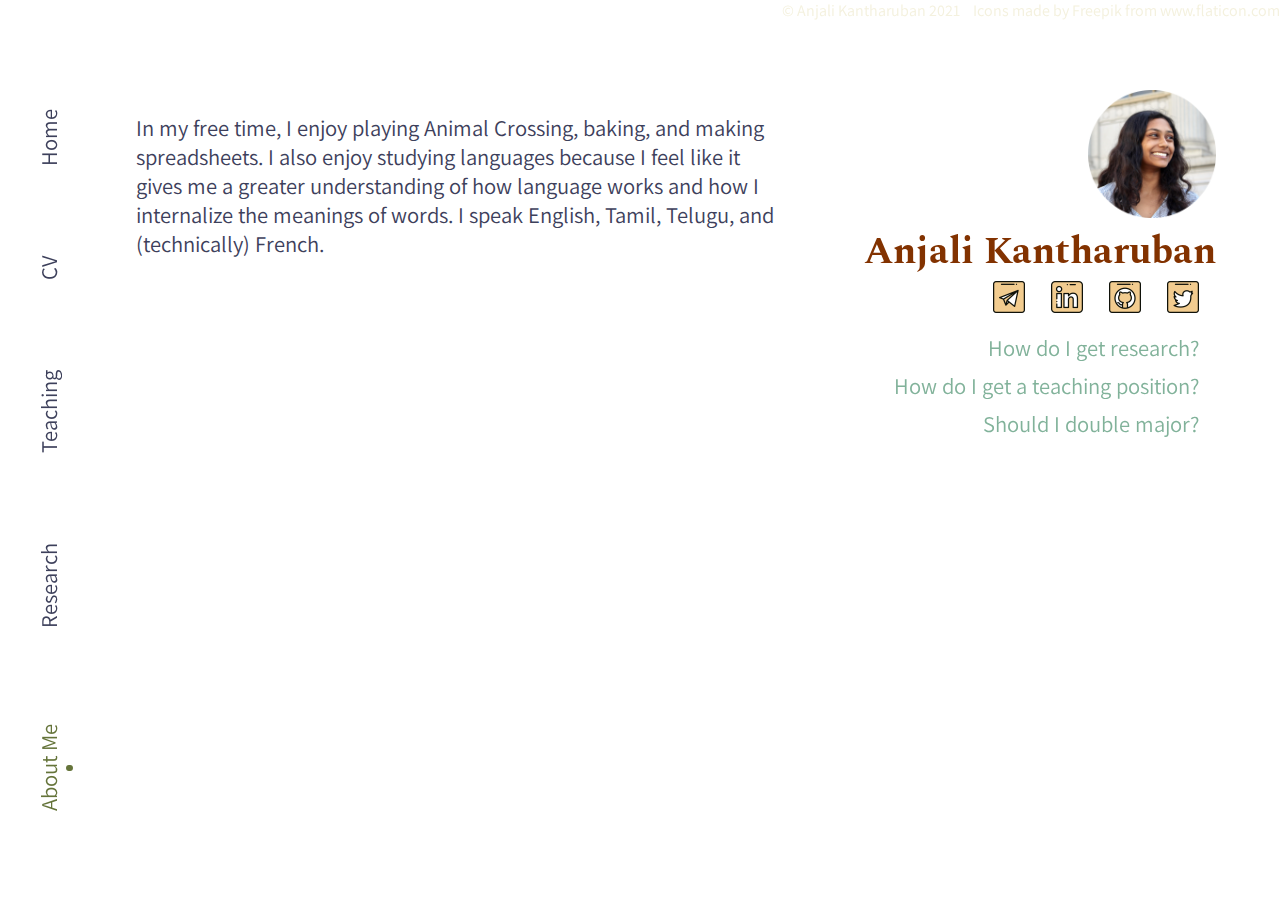
==== about_me.html @ 0554e84f "Just need some copy" ====
<!DOCTYPE html>
<html lang="en-US">
    <head>
        <meta charset="utf-8">
        <meta name="author" content="Anjali Kantharuban">
        <meta name="viewport" content="width=device-width, initial-scale=1.0">
        <title>Anjali Kantharuban | Home</title>
        <link rel="stylesheet" href="anjali.css">
        <link rel="icon" href="MyFace.ico">
    </head>
    <body>
    <nav>
        <ul>
            <li>
                <a class="current" href="about_me.html">About Me</a>
            </li>
            <li>
                <a href="research.html">Research</a>
            </li>
            <li>
                <a href="teaching.html">Teaching</a>
            </li>
            <li>
                <a href="Resume_Anjali_Kantharuban.pdf">CV</a>
            </li>
            <li>
                <a href="home.html">Home</a>
            </li>
        </ul>
    </nav>
    
    <div class="main_text">
        <p>
            In my free time, I enjoy playing Animal Crossing, baking, and making spreadsheets. I also enjoy studying languages because I feel like it gives me a greater understanding of how language works and how I internalize the meanings of words. I speak English, Tamil, Telugu, and (technically) French. 
        </p>
    </div>
    <div class="header">
        <img class="face" src="MyFace.png">
        <h1>Anjali Kantharuban</h1>
        <a class="social" href="mailto:anjaliruban@berkeley.edu"><img  src="icons/png/007-telegram-1.png" alt="email" ></a>
        <a class="social" href="https://www.linkedin.com/in/anjalikantharuban/"><img src="icons/png/005-linkedin-1.png" alt="linkedin"></a>
        <a class="social" href="https://github.com/AnjaliRuban"><img src="icons/png/006-github-1.png" alt="github"></a>
        <a class="social" href="https://twitter.com/anjali_ruban"><img src="icons/png/008-twitter-2.png" alt="twitter"></a>
        <a href="getting_research.html">How do I get research?</a>
        <a href="getting_teaching.html">How do I get a teaching position?</a>
        <a href="double_majoring.html">Should I double major?</a>
    </div>
    </body>
    <footer>
    <div>Icons made by <a href="https://www.flaticon.com/authors/freepik" title="Freepik">Freepik</a> from <a href="https://www.flaticon.com/" title="Flaticon">www.flaticon.com</a></div>
    <div>© Anjali Kantharuban 2021</div>
    </footer>
</html>
---- anjali.css ----
/*
Colors:
    Black (Text): #10120a
    Cream (Accent Background): #f4f1de
    Light Red: #e07154
    Dark Red: #823200
    Light Blue-Green: #81b29a
    Dark Green: #65743a
    Dark Blue: #3d405b
    Yellow: #f2cc8f

Fonts:
    Serif:
    Sans Serif:
    Script:
*/

@import url('https://fonts.googleapis.com/css2?family=Assistant&family=Spectral&display=swap');

body {
    padding-bottom: 20px;
}

nav {
    text-align: center;
    transform: rotate(-90deg);
    transform-origin: top left 0;
    position:fixed;
    width: 100vh;
    bottom: -10vh;
    padding:1vw;
}

nav ul {
    margin: 0;
    padding: 0;
    display: inline-flex;
    list-style-type: none;
}

nav li {
    padding-top: 1vw;
    padding-left: 5vh;
    padding-right: 5vh;
    display: inline;
}

nav a {
    font-family: 'Assistant', sans-serif;
    color: #3d405b;
    text-decoration: none;
    font-size: 2.5vh;
    text-align: center;
}

nav a:link {
    color: #3d405b;
}

nav a:visited {
    color: #3d405b;
}

nav a:hover {
    color: #e07154;
}

nav a:active {
    color: #e07154;
}

nav a.current {
    color: #65743a;
    cursor: default;
}

nav a.current:after {
    transform: translateX(-50%);
    border-radius: 100%;
    position: relative;
    background: #65743a;
    bottom: -1vw;
    right: 50%;
    height: 0;
    content: '';
    font-size: 0;
    width: 0; 
    padding:0.25vw;
}

div.main_text {
    position: relative;
    left: 10vw;
    width: 50vw;
    top: 10vh;
    padding-bottom: 10px;
}

.main_text p {
    font-family: 'Assistant', sans-serif;
    color: #3d405b;
    font-size: 2.5vh;  
}

.main_text h2 {
    font-family: 'Assistant', sans-serif;
    color: #e07154;
    font-size: 3.5vh;  
}

.main_text h3 {
    font-family: 'Assistant', sans-serif;
    color: #3d405b;
    font-size: 2.75vh;  
}

.main_text a {
    color: #81b29a;
    text-decoration: none;
}

div.header {
    position: fixed;
    right: 5vw;
    width: 30vw;
    top: 10vh;
    text-align: right;
}

div.header h1 {
    font-family: 'Spectral', serif;  
    color: #823200;
    font-size: 3vw;
    padding:0;
    margin:0;
}

div.header img.face {
    width: 10vw;
}

div.header a img {
    width: 2.5vw;
    padding-right: 0vw;
    padding-bottom: 1vh;
    display:inline;
}
div.header a.social:hover {
    cursor: pointer;
}


div.header a {
    display: block;
    position: relative;
    font-family: 'Assistant', sans-serif;
    font-size: 2.5vh; 
    color: #81b29a;
    text-align: right;
    margin-right: 1vw;
    padding:0.5vh;
    text-decoration: none;
}
div.header a.social {
    display: inline;
    align-items: center;
}

a:hover {
    cursor: pointer;
}

footer {
    color:#f4f1de;
    font-family: 'Assistant', sans-serif;
    position:fixed;
    top:0px;
    right:0px;
}

footer div {
    float:right;
    padding-left: 1vw;
}

footer a, footer a:active, footer a:hover, footer a:link {
    color: #f4f1de;
    text-decoration: none;
}

@media only screen and (max-width: 550px) {
    
    div.header {
        position:absolute;
        display:block;
        left:10vw;
        top: 5vh;
        width:80vw;
        text-align: center;
    }
    div.header img.face {
        float:left;
        height:7vh;
        width:7vh;
    }
    
    div.header h1 {
        display:block;
        font-size: 6vw;
        height:7vh;
        line-height:7vh;
    }
    
    div.header a img {
        width: 6vw;
    }
    
    div.header a {
        text-align: left;
        font-size:4vw;
        margin-left:6vw;
        
    }
    
    div.header a.social {
        margin-left:0;
    }
    
    div.main_text {
        position:relative;
        top:30vh;
        width:75vw;
        font-size: 4vw;
        left: 15vw;
    }
    
    nav a {
        font-size: 4vw;
    }
    
    nav a.current:after {
    bottom: -2.5vw;
    height: 0.1vw;
    content: '';
    font-size: 0;
    width: 0.1vw; 
    padding:0.7vw;
}
    
}
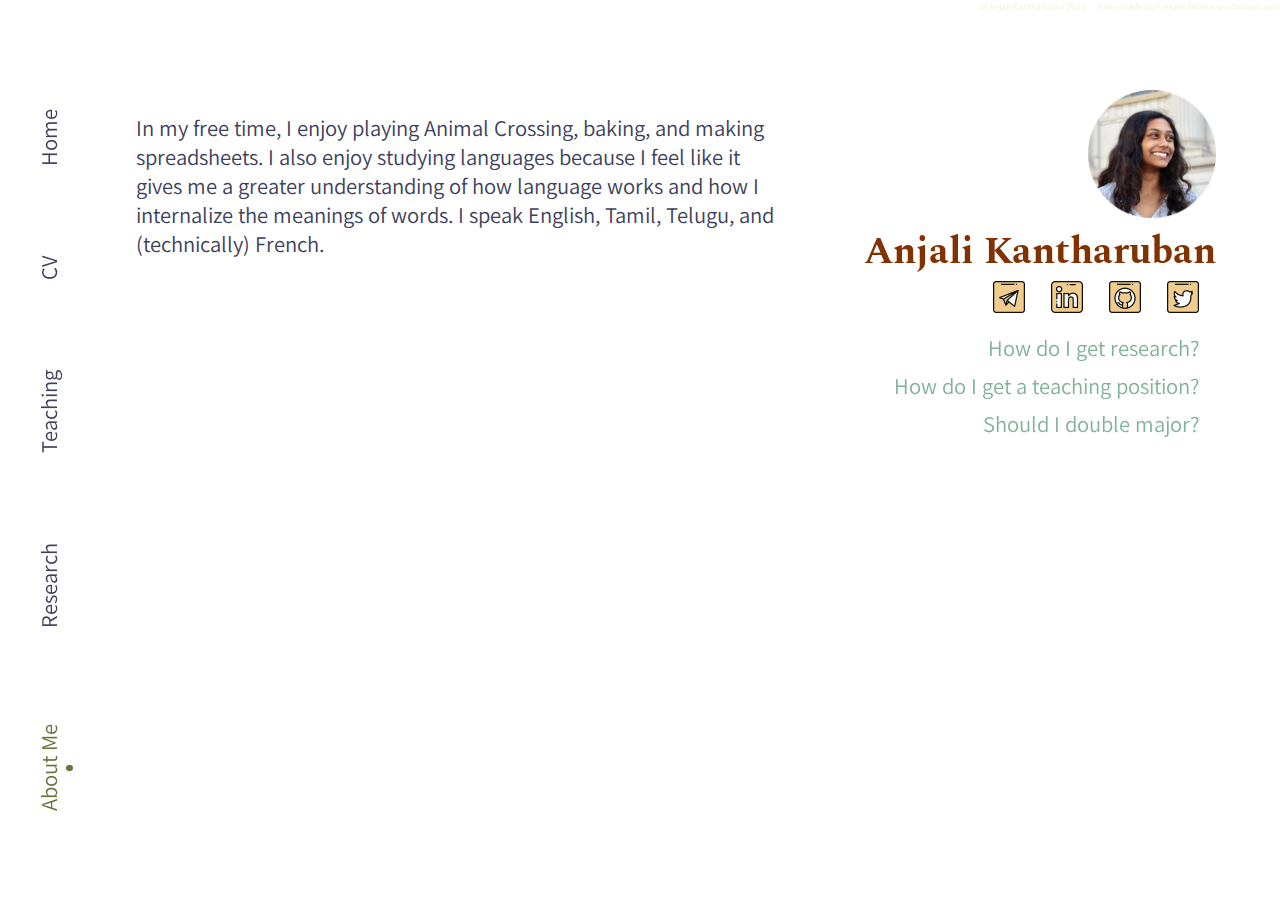
==== commit a734d093: "Switched index" ====
--- a/about_me.html
+++ b/about_me.html
@@ -24,7 +24,7 @@
                 <a href="Resume_Anjali_Kantharuban.pdf">CV</a>
             </li>
             <li>
-                <a href="home.html">Home</a>
+                <a href="index.html">Home</a>
             </li>
         </ul>
     </nav>
--- a/anjali.css
+++ b/anjali.css
@@ -181,11 +181,13 @@
 footer div {
     float:right;
     padding-left: 1vw;
+    font-size:0.75vw;
 }
 
 footer a, footer a:active, footer a:hover, footer a:link {
     color: #f4f1de;
     text-decoration: none;
+    
 }
 
 @media only screen and (max-width: 550px) {
@@ -239,12 +241,16 @@
     }
     
     nav a.current:after {
-    bottom: -2.5vw;
-    height: 0.1vw;
-    content: '';
-    font-size: 0;
-    width: 0.1vw; 
-    padding:0.7vw;
-}
-    
-}
+        bottom: -2.5vw;
+        height: 0.1vw;
+        content: '';
+        font-size: 0;
+        width: 0.1vw; 
+        padding:0.7vw;
+    }
+    
+    
+    footer div {
+        font-size:2vw;
+    }
+}
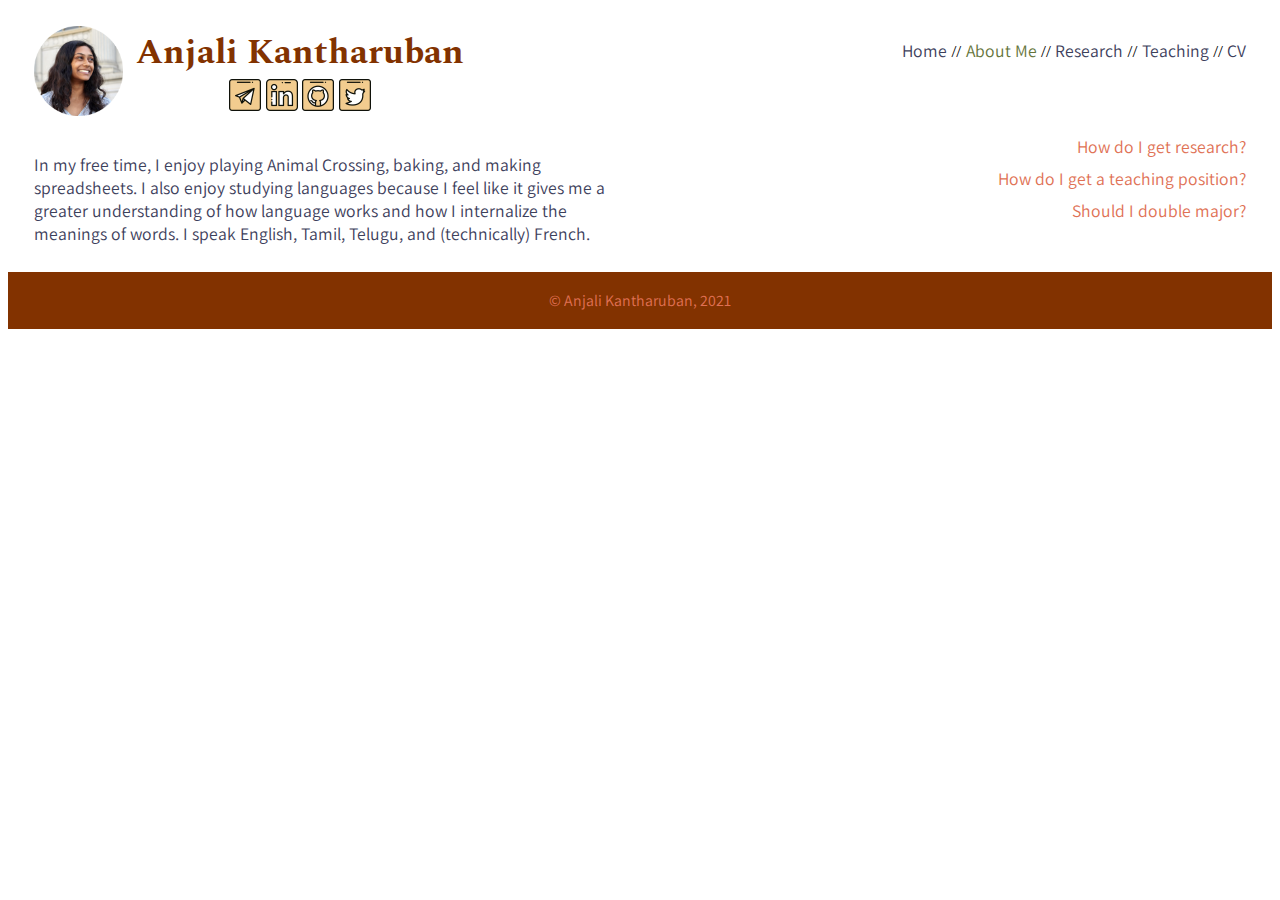
==== commit 75c84039: "Updated web formatting" ====
--- a/about_me.html
+++ b/about_me.html
@@ -1,53 +1,63 @@
 <!DOCTYPE html>
 <html lang="en-US">
-    <head>
-        <meta charset="utf-8">
-        <meta name="author" content="Anjali Kantharuban">
-        <meta name="viewport" content="width=device-width, initial-scale=1.0">
-        <title>Anjali Kantharuban | Home</title>
-        <link rel="stylesheet" href="anjali.css">
-        <link rel="icon" href="MyFace.ico">
+  <head>
+    <meta charset="utf-8">
+    <meta name="author" content="Anjali Kantharuban">
+    <meta name="viewport" content="width=device-width, initial-scale=1.0">
+    <title>Anjali Kantharuban | About Me</title>
+    <link rel="stylesheet" href="style.css">
+    <link rel="icon" href="MyFace.ico">
     </head>
+
     <body>
-    <nav>
-        <ul>
-            <li>
-                <a class="current" href="about_me.html">About Me</a>
-            </li>
-            <li>
-                <a href="research.html">Research</a>
-            </li>
-            <li>
-                <a href="teaching.html">Teaching</a>
-            </li>
-            <li>
-                <a href="Resume_Anjali_Kantharuban.pdf">CV</a>
-            </li>
-            <li>
-                <a href="index.html">Home</a>
-            </li>
-        </ul>
-    </nav>
-    
-    <div class="main_text">
-        <p>
-            In my free time, I enjoy playing Animal Crossing, baking, and making spreadsheets. I also enjoy studying languages because I feel like it gives me a greater understanding of how language works and how I internalize the meanings of words. I speak English, Tamil, Telugu, and (technically) French. 
-        </p>
-    </div>
-    <div class="header">
-        <img class="face" src="MyFace.png">
-        <h1>Anjali Kantharuban</h1>
-        <a class="social" href="mailto:anjaliruban@berkeley.edu"><img  src="icons/png/007-telegram-1.png" alt="email" ></a>
-        <a class="social" href="https://www.linkedin.com/in/anjalikantharuban/"><img src="icons/png/005-linkedin-1.png" alt="linkedin"></a>
-        <a class="social" href="https://github.com/AnjaliRuban"><img src="icons/png/006-github-1.png" alt="github"></a>
-        <a class="social" href="https://twitter.com/anjali_ruban"><img src="icons/png/008-twitter-2.png" alt="twitter"></a>
-        <a href="getting_research.html">How do I get research?</a>
-        <a href="getting_teaching.html">How do I get a teaching position?</a>
-        <a href="double_majoring.html">Should I double major?</a>
-    </div>
+      <header>
+        <div class="head">
+          <img class="face" src="MyFace.png">
+          <div class="title">
+            <h1 class="name">Anjali Kantharuban</h1>
+            <div class="socials">
+              <a class="social" href="mailto:anjaliruban@berkeley.edu"><img  src="icons/png/007-telegram-1.png" alt="email" ></a>
+              <a class="social" href="https://www.linkedin.com/in/anjalikantharuban/"><img src="icons/png/005-linkedin-1.png" alt="linkedin"></a>
+              <a class="social" href="https://github.com/AnjaliRuban"><img src="icons/png/006-github-1.png" alt="github"></a>
+              <a class="social" href="https://twitter.com/anjali_ruban"><img src="icons/png/008-twitter-2.png" alt="twitter"></a>
+            </div>
+          </div>
+        </div>
+        <nav>
+            <ul>
+                <li>
+                    <a href="index.html">Home</a> /
+                </li>
+                <li>
+                    / <a class="current" href="about_me.html">About Me</a> /
+                </li>
+                <li>
+                    / <a href="research.html">Research</a> /
+                </li>
+                <li>
+                    / <a href="teaching.html">Teaching</a> /
+                </li>
+                <li>
+                    / <a href="Resume_Anjali_Kantharuban.pdf">CV</a>
+                </li>
+
+            </ul>
+        </nav>
+      </header>
+
+      <main>
+        <div class="main"><p>
+            In my free time, I enjoy playing Animal Crossing, baking, and making spreadsheets. I also enjoy studying languages because I feel like it gives me a greater understanding of how language works and how I internalize the meanings of words. I speak English, Tamil, Telugu, and (technically) French.
+        </p></div>
+        <div class="links">
+          <a href="getting_research.html">How do I get research?</a>
+          <a href="getting_teaching.html">How do I get a teaching position?</a>
+          <a href="double_majoring.html">Should I double major?</a>
+        </div>
+      </main>
+
+      <footer>
+        <p>© Anjali Kantharuban, 2021 </p>
+      </footer>
     </body>
-    <footer>
-    <div>Icons made by <a href="https://www.flaticon.com/authors/freepik" title="Freepik">Freepik</a> from <a href="https://www.flaticon.com/" title="Flaticon">www.flaticon.com</a></div>
-    <div>© Anjali Kantharuban 2021</div>
-    </footer>
-</html>+</html>
--- a/style.css
+++ b/style.css
@@ -0,0 +1,264 @@
+/*
+Colors:
+    Black (Text): #10120a
+    Cream (Accent Background): #f4f1de
+    Light Red: #e07154
+    Dark Red: #823200
+    Light Blue-Green: #81b29a
+    Dark Green: #65743a
+    Dark Blue: #3d405b
+    Yellow: #f2cc8f
+
+Fonts:
+    Serif: Spectral
+    Sans Serif: Assistant
+    Script: N/A
+*/
+
+@import url('https://fonts.googleapis.com/css2?family=Assistant&family=Spectral&display=swap');
+
+body {
+  font-size: 1.1em;
+
+}
+
+header{
+  width: 100%;
+  padding-top: 2vh;
+  display: float;
+}
+
+header::after {
+  content: "";
+  clear: both;
+  display: table;
+}
+
+div.head {
+    padding-left: 2vw;
+    padding-right: 2vw;
+    width: auto;
+    text-align: center;
+    float:left;
+    display:block;
+}
+
+div.head h1.name {
+    font-family: 'Spectral', serif;
+    color: #823200;
+    font-size: 2em;
+    padding:0;
+    margin:0;
+}
+
+div.head img.face {
+    width: 7vw;
+    float: left;
+}
+
+div.head div.title {
+    padding-left: 1vw;
+    float: left;
+}
+
+div.head div.socials {
+    text-align: center;
+}
+
+div.head div.socials img {
+    width: 2.5vw;
+    padding-bottom: 1vh;
+    display:inline;
+}
+
+nav {
+    text-align: right;
+    float: right;
+    display:block;
+}
+
+nav ul {
+    margin: 0;
+    padding-top: 1vw;
+    padding-right: 2vw;
+    display: inline-flex;
+    list-style-type: none;
+    float: right;
+}
+
+nav a {
+    font-family: 'Assistant', sans-serif;
+    color: #3d405b;
+    text-decoration: none;
+    text-align: center;
+}
+
+nav a:link {
+    color: #3d405b;
+}
+
+nav a:visited {
+    color: #3d405b;
+}
+
+nav a:hover {
+    color: #e07154;
+}
+
+nav a:active {
+    color: #e07154;
+}
+
+nav a.current {
+    color: #65743a;
+    cursor: default;
+}
+
+div.padding {
+
+  height:50vh;
+  background-color:pink;
+}
+
+main {
+    display: block;
+    width:auto;
+    padding-left: 2vw;
+    padding-right: 2vw;
+    padding-bottom: 10px;
+    padding-top: 10px;
+    font-family: 'Assistant', sans-serif;
+    color: #3d405b;
+    /* font-size: 2.5vh; */
+}
+
+main::after {
+  content: "";
+  clear: both;
+  display: table;
+}
+
+main div.main {
+  width: 50%;
+  float: left;
+  text-align:left;
+}
+
+main div.links {
+  float:right;
+  width:50%;
+  text-align:right;
+}
+
+main div.links a {
+  display:block;
+  padding-bottom: 1vh;
+  color: #e07154;
+}
+
+main h2 {
+    font-family: 'Assistant', sans-serif;
+    color: #e07154;
+    font-size: 3.5vh;
+}
+
+main h3 {
+    font-family: 'Assistant', sans-serif;
+    color: #3d405b;
+    font-size: 2.75vh;
+}
+
+main a {
+    color: #81b29a;
+    text-decoration: none;
+}
+
+footer {
+  font-family: 'Assistant', sans-serif;
+  font-size: 0.9em;
+  display: block;
+  /* position: fixed; */
+  right:0;
+  left:0;
+  bottom:0;
+  text-align:center;
+  background-color:#823200;
+  color: #e07154;
+  padding:2px;
+
+}
+
+
+@media only screen and (max-width: 1000px) {
+
+div.head {
+  float:inherit;
+}
+
+div.head img.face {
+  float:inherit;
+  width:25vw;
+}
+
+div.head h1.name {
+  float:inherit;
+}
+
+div.head div.title {
+ float:inherit
+}
+
+div.head div.socials img {
+    width: 5vw;
+    padding-bottom: 1vh;
+}
+
+nav {
+    text-align: center;
+    float: inherit;
+
+    padding:0;
+    margin-bottom: 1vh;
+}
+
+nav ul {
+    padding: 0;
+    float: inherit;
+    text-align: center;
+
+}
+
+main div.main {
+  width: 100%;
+  float: inherit;
+  font-size: 0.9em;
+}
+
+main div.links {
+  font-size: 0.9em;
+  width: 100%;
+  float: inherit;
+  text-align: left;
+  background-color: #f4f1de;
+  margin-top: 5vh;
+  padding: 5%;
+  width: 90%;
+}
+
+}
+
+
+@media only screen and (max-width: 375px) {
+  div.head h1.name {
+    font-size: 8vw
+  }
+  nav {
+    font-size: 4.5vw
+  }
+
+  div.head div.socials img {
+      width: 8vw;
+
+  }
+
+}
